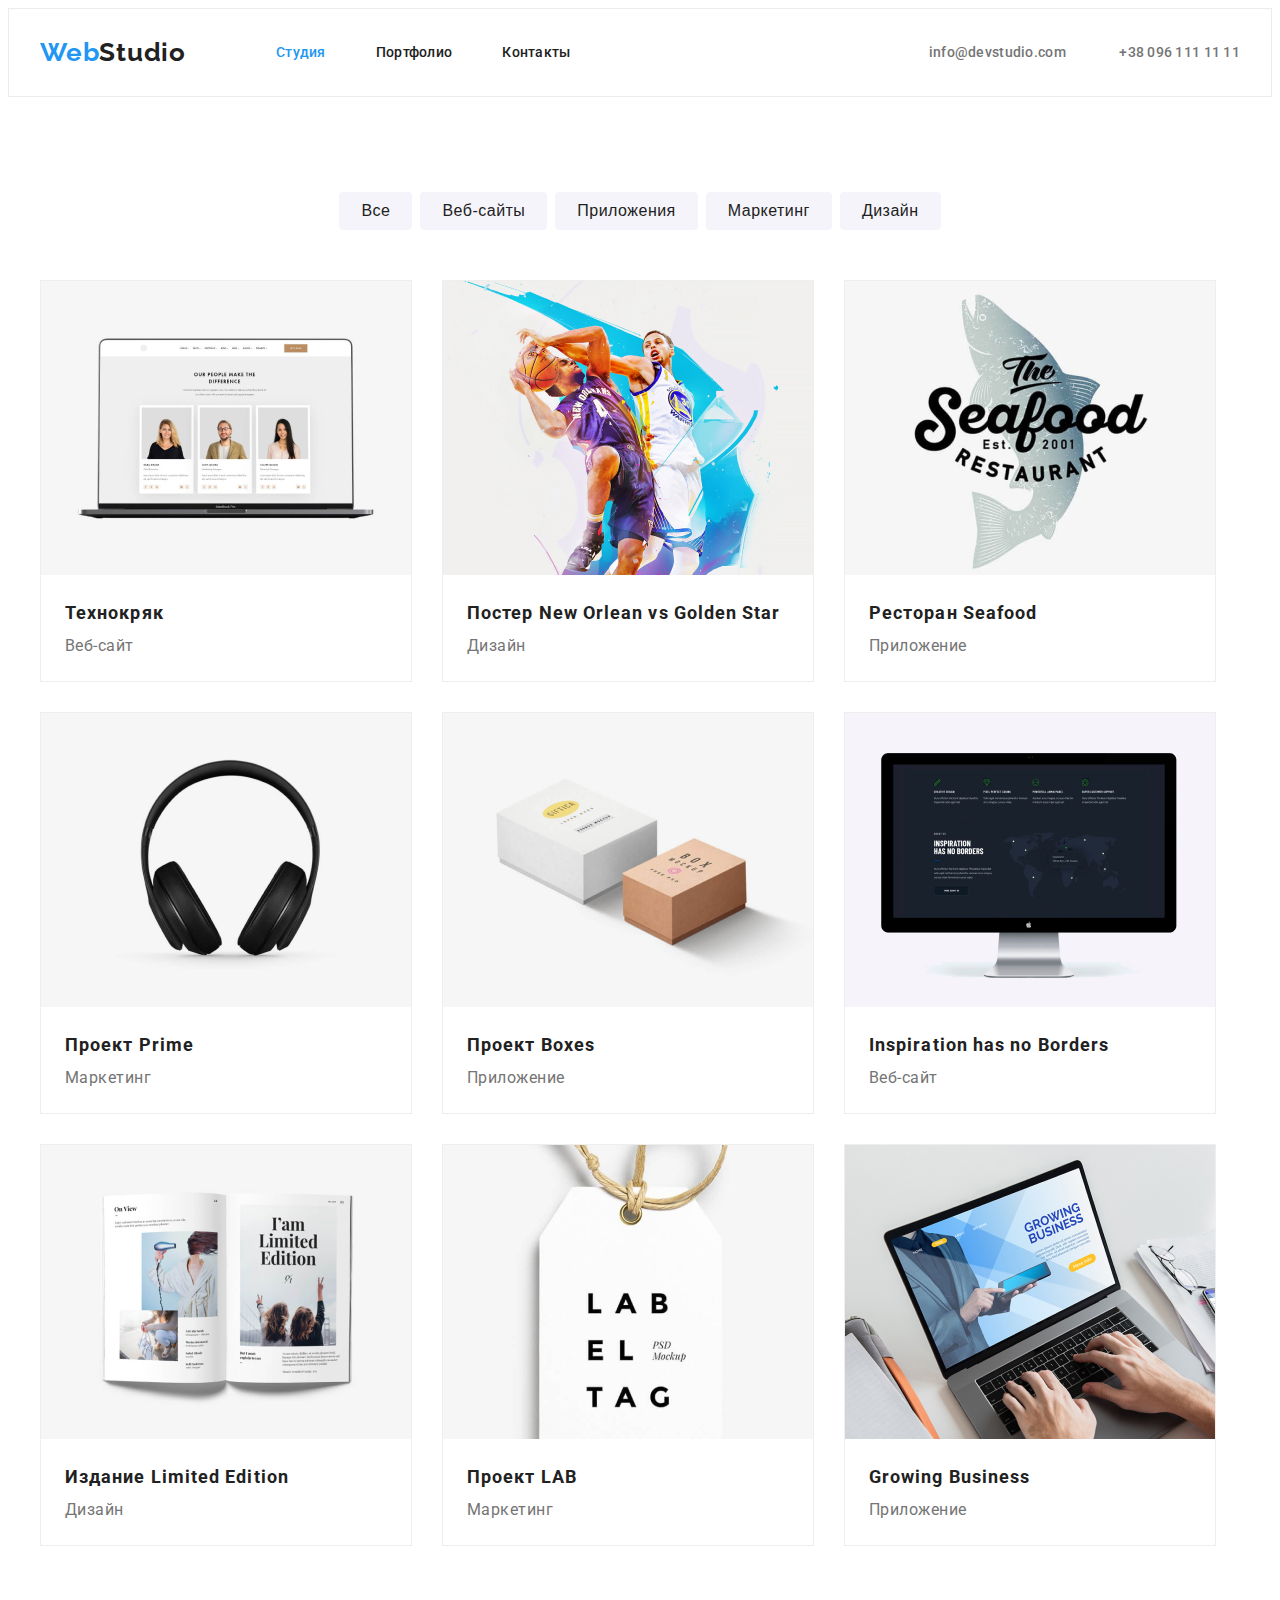
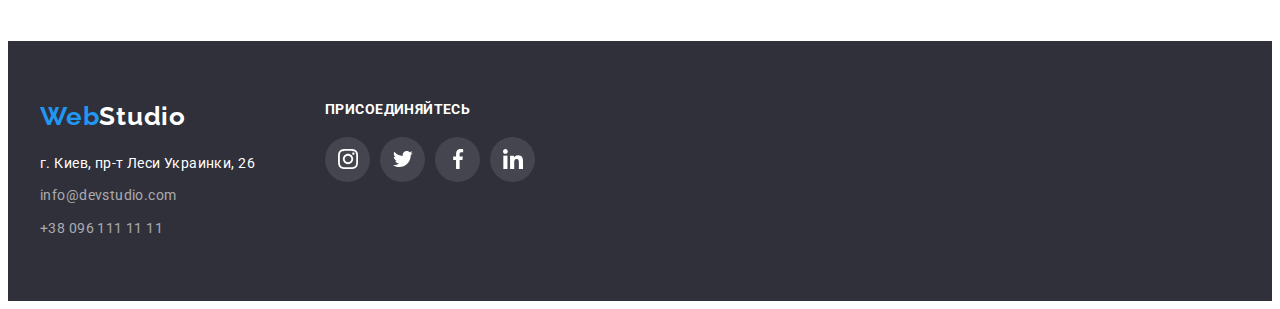
==== page.html @ 1d7e70ec "dz" ====
<!DOCTYPE html>
<html lang="ru">
<head>
    <meta charset="UTF-8">
    <meta name="viewport" content="width=device-width, initial-scale=1.0">
    <title>WebStudio</title>
    <link rel="stylesheet" href="https://cdnjs.cloudflare.com/ajax/libs/modern-normalize/1.0.0/modern-normalize.css" integrity="sha512-Zx6MlUMKSVJoQ+83OwhdILe8cSEsCzfqThJd7J/VA2UrK6Ctj85p+xzqfyuNXE5B1k25uUdmJ2OzItbBy9GHAQ==" crossorigin="anonymous" />
    <link href="https://fonts.googleapis.com/css2?family=Raleway:wght@700&display=swap" rel="stylesheet">
    <link href="https://fonts.googleapis.com/css2?family=Roboto:ital,wght@0,500;1,400;1,700;1,900&display=swap" rel="stylesheet">
    <link rel="stylesheet" href="css/he-fo.css">
</head>
<body>
  <header class="header">
    <div class="container header-container">
    <nav class="navigat">
      <a href="./" class="logo"><span class="blue">Web</span>Studio</a>
      <ul class="menu">
        <li class="nav-indent"><a href="#" class="link text-nav color-here">Студия</a></li>
        <li class="nav-indent"><a href="page.html" class="link text-nav">Портфолио</a></li>
        <li class="nav-indent"><a href="#contacts" class="link text-nav">Контакты</a></li>
      </ul>
    </nav>
    <ul class="inline-block">
      <li class="nav-indent"><a href="mailto:info@devstudio.com" class="link address-header">info@devstudio.com</a></li>
      <li class="nav-indent"><a href="tel:380961111111" class="link address-header">+38 096 111 11 11</a></li>
    </ul>
  </div>
  </header>
    <main>
      <div class="container">
        <ul class="services-list">
            <li class="services-item"><button class="a-services">Все</button></li>
            <li class="services-item"><button class="a-services">Веб-сайты</button></li>
            <li class="services-item"><button class="a-services">Приложения</button></li>
            <li class="services-item"><button class="a-services">Маркетинг</button></li>
            <li class="services-item"><button class="a-services">Дизайн</button></li>
        </ul>
        <ul class="services-photo">
            <li class="services">
                <img src="image/photo-page/img.jpg" width="370px" height="294px" alt="Веб-сайт">
                <div class="photo-description">
                  <h3 class="text-photo">Технокряк</h3>
                  <p class="text-photo-gray">Веб-сайт</p>
                </div>
           </li>
            <li class="services">
                <img src="image/photo-page/img-1.jpg" width="370px" height="294px" alt="Дизайн">
                <div class="photo-description">
                  <h3 class="text-photo">Постер New Orlean vs Golden Star</h3>
                  <p class="text-photo-gray">Дизайн</p>
                </div>
            </li>
            <li class="services">
                <img src="image/photo-page/img-2.jpg" width="370px" height="294px" alt="Приложение">
                <div class="photo-description">
                  <h3 class="text-photo">Ресторан Seafood</h3>
                  <p class="text-photo-gray">Приложение</p>
                </div>
              </li>
            <li class="services">
                <img src="image/photo-page/img-3.jpg" width="370px" height="294px" alt="Маркетинг">
                <div class="photo-description">
                  <h3 class="text-photo">Проект Prime</h3>
                  <p class="text-photo-gray">Маркетинг</p>
                </div>
            </li>
            <li class="services">
                <img src="image/photo-page/img-4.jpg" width="370px" height="294px" alt="Приложение">
                <div class="photo-description">
                  <h3 class="text-photo">Проект Boxes</h3>
                  <p class="text-photo-gray">Приложение</p>
                </div>
            </li>
            <li class="services">
                <img src="image/photo-page/img-5.jpg" width="370px" height="294px" alt="Веб-сайт">
                <div class="photo-description">
                  <h3 class="text-photo">Inspiration has no Borders</h3>
                  <p class="text-photo-gray">Веб-сайт</p>
                </div>
            </li>
            <li class="services">
                <img src="image/photo-page/img-6.jpg" width="370px" height="294px" alt="Дизайн">
                <div class="photo-description">
                  <h3 class="text-photo">Издание Limited Edition</h3>
                  <p class="text-photo-gray">Дизайн</p>
                </div>
            </li>
            <li class="services">
                <img src="image/photo-page/img-7.jpg" width="370px" height="294px" alt="Маркетинг">
                <div class="photo-description">
                  <h3 class="text-photo">Проект LAB</h3>
                  <p class="text-photo-gray">Маркетинг</p>
                </div>
            </li>
            <li class="services">
                <img src="image/photo-page/img-8.jpg" width="370px" height="294px" alt="Приложение">
                <div class="photo-description">
                  <h3 class="text-photo">Growing Business</h3>
                  <p class="text-photo-gray">Приложение</p>
                </div>
            </li>
        </ul>
      </div>
    </main>
    <footer class="footer">
      <div class="container footer-container">
        <div>
          <a href="./index.html" class="footer-logo"><span class="blue">Web</span>Studio</a>
          <address class="footer-address">
            <ul>
              <li>
                <a href="https://goo.gl/maps/GqUUFyfEdXHanACt6" class="link map">г. Киев, пр-т Леси Украинки, 26</a>
              </li>
              <li>
                <a id="contacts" href="mailto:info@devstudio.com" class="link footer-link">info@devstudio.com</a>
              </li>
              <li>
                <a href="tel:380961111111" class="link footer-link">+38 096 111 11 11</a>
              </li>
            </ul>
          </address>
        </div>
        <div class="social-network-footer-div">
          <h3 class="footer-join">присоединяйтесь</h3>
          <ul class="social-network-footer-list">
            <li class="social-network-footer-item">
              <a class="social-network-footer-link" href="https://www.instagram.com/?hl=ru" target="_blank">
              <svg class="social-network-footer">
                <use href="/image/photo-icons/symbol-defs.svg#instagram"></use>
              </svg>
              </a>
            </li>
            <li class="social-network-footer-item">
              <a class="social-network-footer-link" href="https://twitter.com/home?lang=ru" target="_blank">
              <svg class="social-network-footer">
                <use href="/image/photo-icons/symbol-defs.svg#Group"></use>
              </svg>
              </a>
            </li>
            <li class="social-network-footer-item">
              <a class="social-network-footer-link" href="https://www.facebook.com/" target="_blank">
              <svg class="social-network-footer">
                  <use href="/image/photo-icons/symbol-defs.svg#facebook"></use>
              </svg>
              </a>
            </li>
            <li class="social-network-footer-item">
              <a class="social-network-footer-link" href="https://www.linkedin.com/" target="_blank">
              <svg class="social-network-footer">
                  <use href="/image/photo-icons/symbol-defs.svg#linkedin"></use>
              </svg>
              </a>
            </li>
          </ul>
      </div>
    </div>  
    </footer>
</body>
</html>
---- css/he-fo.css ----
html {
    box-sizing: border-box;
}
*,
*::before
*::after {
    box-sizing: inherit;
}
body {
    font-family: 'Roboto', sans-serif;
    color:var(--main--text--color) ;
    font-size: 14px;
    letter-spacing: 0.03em;

}
h1, h2, h3{
    margin: 0px;
}
p {
    margin: 0px;
}
ul {
    padding-left: 0px;
    margin: 0px;
}
li {
    list-style: none;
}
img {
    display: block;
    max-width: 100%;
    height: auto;
}
/* основной цвет #757575;*/
/* вторичный цвет #212121;*/
/* акцент #2196F3;*/
/* белый #FFFFFF */
/* фон героя #2F303A; */
:root {
    --main--text--color: #757575;
    --secondary--text--color: #212121;
    --accent-color:#2196F3;
    --white--color:#FFFFFF;
    --background--color:#2F303A; 
}
.link{
    text-decoration: none;
    color: inherit;
}
.link:focus,
.link:hover {
    color: var(--accent-color);
}
.header {
    padding-top: 28px;
    padding-bottom: 28px;
    border: 1px solid #ECECEC;
}
.container {
    width: 1200px;
    padding-left: 15px;
    padding-right: 15px;
    margin-left: auto;
    margin-right: auto;
}
.header-container {
    display: flex;
    align-items: center;
    justify-content:flex-end;
}
.navigat {
    display: inline-flex;
    align-items: center;
    margin-right: auto;
}
.logo {
    font-family: Raleway, sans-serif;
    color: var(--secondary--text--color);
    text-decoration: none;
    font-weight: bold;
    font-size: 26px;
    line-height: 1.19;
    letter-spacing: 0.03em;
    margin-right: 90px;
}
.blue {
    color: var(--accent-color);
}
.menu {
    display: inline-flex;
}
.nav-indent {
    margin-right: 50px;
}
.nav-indent:last-child {
margin-right: 0px;
}
.text-nav {
    color: var(--secondary--text--color);
    font-weight: 500;
    /* line-height:1; */
    letter-spacing: 0.02em;
}
.color-here {
    color: var(--accent-color);
}   
.inline-block li {
    display: inline-block;
}
.address-header {
    font-weight: 500;
    /* line-height:; */
    letter-spacing: 0.02em;
}
.container .services-list {
    justify-content: center;
}
main .container {
    padding-top: 95px;
    padding-bottom: 95px;
}
.services-list{
    display:flex;
    margin-bottom:50px ;
}
.a-services {
    color: var(--secondary--text--color);
    background-color:#F5F4FA;
    border: none;
    font-weight: 500;
    font-size: 16px;
    line-height: 1.62;
    letter-spacing: 0.03em;
    border-radius: 4px;
    display: block;
    padding: 6px 22px;
}
.services-item:not(:first-child) {
    margin-left: 8px;
}
.a-services:hover, 
.a-services:focus {
    background-color:var(--accent-color);
    color: var(--white--color);
}
.services-photo {
    display: flex;
    flex-wrap: wrap;
}
.services {
    border: 1px solid #EEEEEE;
    width: 370px;
    height: auto;
}
.services:not(:nth-child(3n + 1)) {
    margin-left: 30px;
}
.services:nth-child(n+4) {
    margin-top: 30px;

}
.photo-description {
    padding: 20px 24px;
}
.text-photo {
    text-decoration: none;
    font-weight: 700;
    color: var(--secondary--text--color);
    font-size: 18px;
    line-height: 2.00;
    letter-spacing: 0.06em;
    width: 320px;
}
.text-photo-gray {
    font-size: 16px;
    line-height: 1.87;
    letter-spacing: 0.03em;
}
.footer {
    background-color: var(--background--color);
    font-style: normal;
    padding-top: 60px;
    padding-bottom: 60px;
}
.footer-logo {
    font-family: Raleway;
    color: var(--white--color);
    text-decoration: none;
    font-weight: bold;
    font-size: 26px;
    line-height: 1.19;
    letter-spacing: 0.03em;
    font-style: normal;
}
.footer-address{
    line-height: 1.71;
    letter-spacing: 0.03em;
    margin-top: 20px;
}
.map {
    color: var(--white--color);
    font-style: normal;
}
.footer-link {
    color: rgba(255, 255, 255, 0.6);
    display: block;
    margin-top: 9px;
    font-style: normal;
}
.footer-container {
    display: flex;
}
.footer-join {
    font-family: Roboto;
    font-style: normal;
    font-weight: bold;
    font-size: 14px;
    line-height: 16px;
    letter-spacing: 0.03em;
    text-transform: uppercase;
    color: var(--white--color);
}
.social-network-footer-div {
    margin-left: 70px;
}
.social-network-footer-list {
    display: flex;
    margin-top: 20px;
}
.social-network-footer-item:not(:last-child) {
    margin-right: 10px;
}
.social-network-footer-link {
    width: 45px;
    height: 45px;
    justify-content: center;
    align-items: center;
    display: flex;
    border-radius: 50%;
    background-color:rgba(255, 255, 255, 0.1);
}
.social-network-footer {
        height: 20px;
        width: 20px;
        fill: var(--white--color);
}
.social-network-footer-link:hover .social-network-footer,
.social-network-footer-link:focus .social-network-footer {
    fill: var(--white--color);
}
.social-network-footer-link:hover,
.social-network-footer-link:focus {
    background-color:var(--accent-color);
}
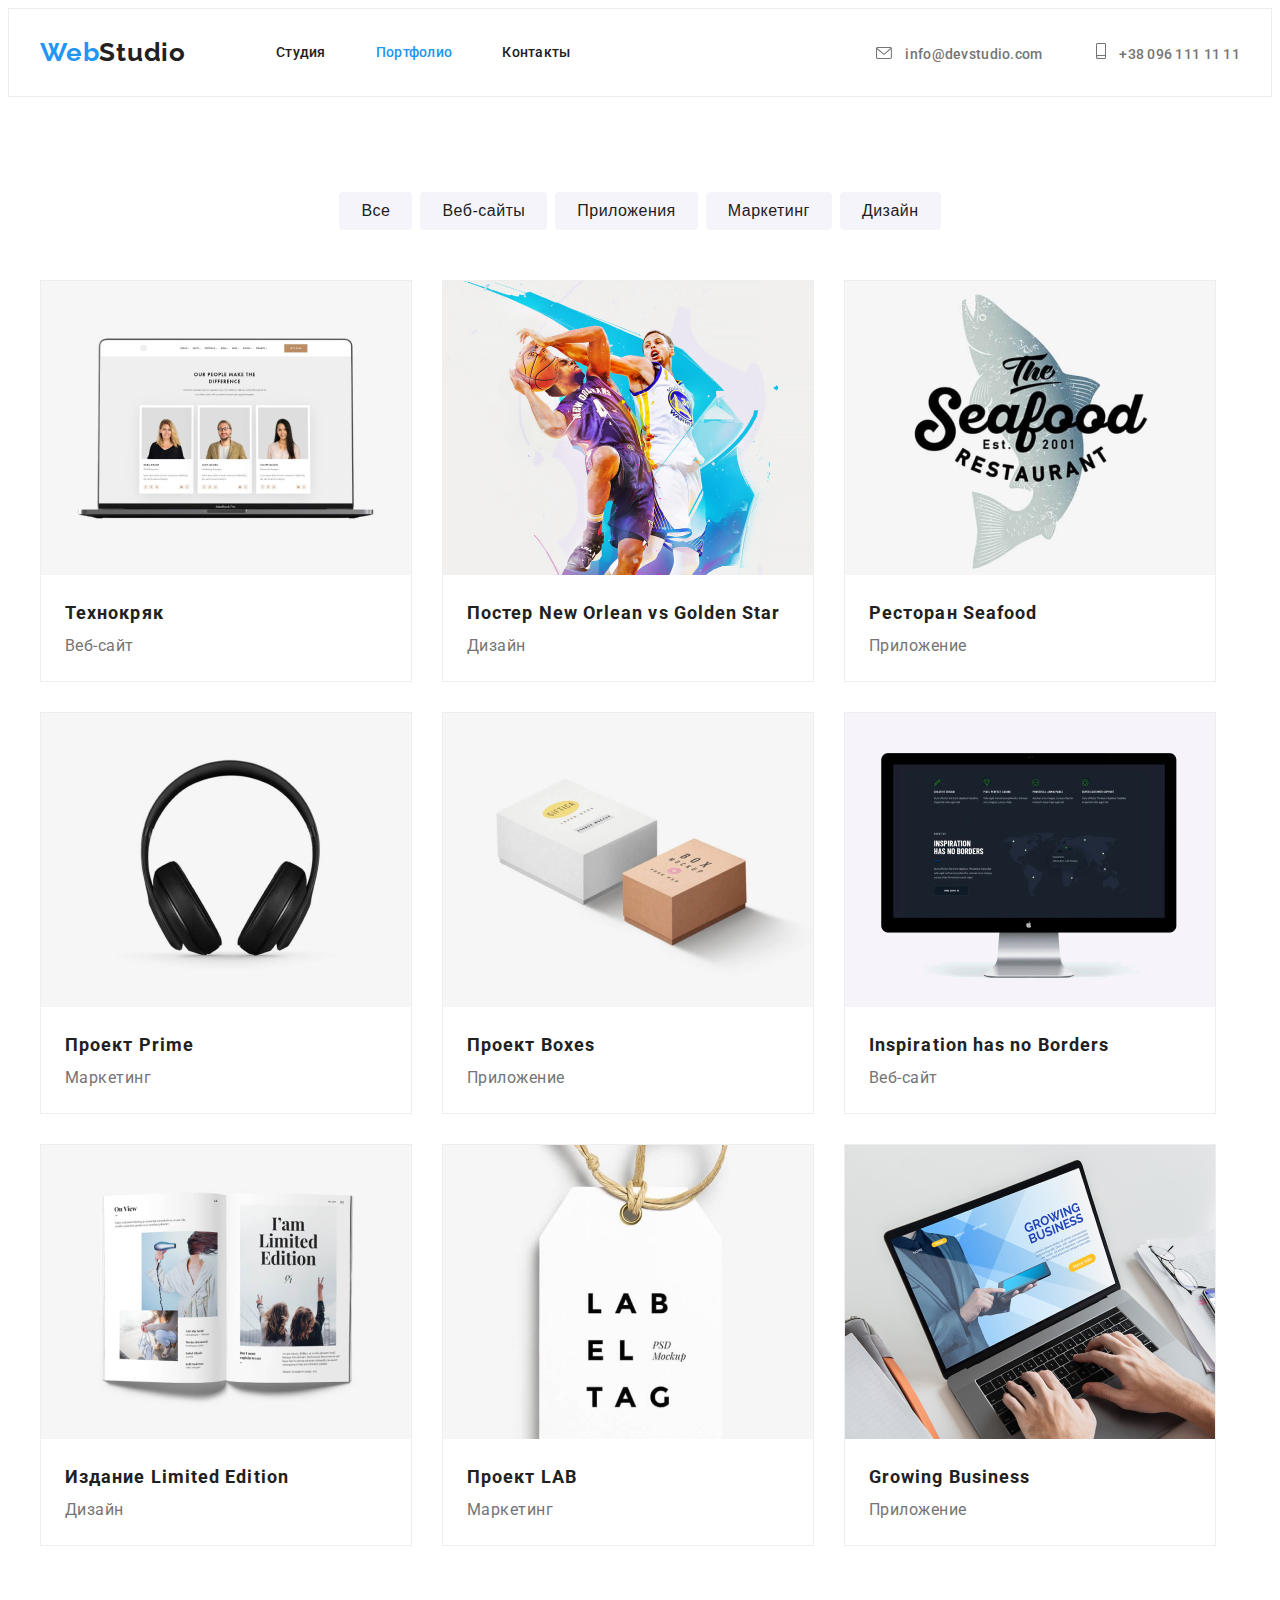
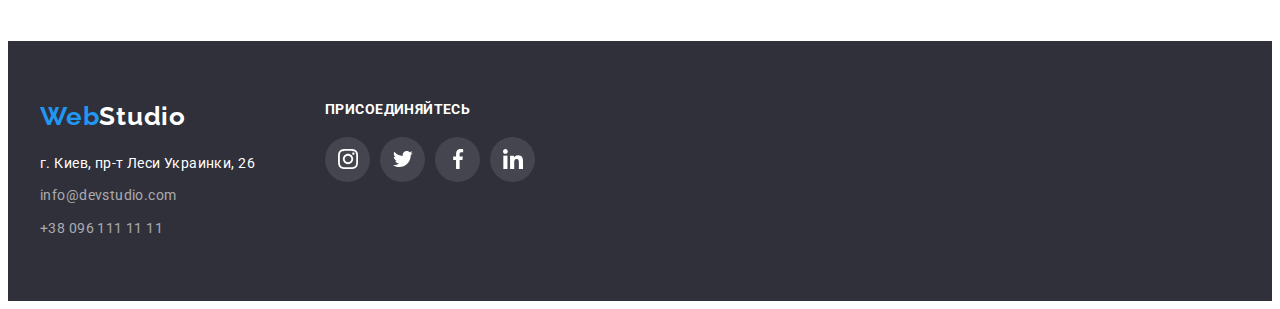
==== commit 384d8459: "dz" ====
--- a/page.html
+++ b/page.html
@@ -15,14 +15,25 @@
     <nav class="navigat">
       <a href="./" class="logo"><span class="blue">Web</span>Studio</a>
       <ul class="menu">
-        <li class="nav-indent"><a href="#" class="link text-nav color-here">Студия</a></li>
-        <li class="nav-indent"><a href="page.html" class="link text-nav">Портфолио</a></li>
+        <li class="nav-indent"><a href="#" class="link text-nav">Студия</a></li>
+        <li class="nav-indent"><a href="page.html" class="link text-nav color-here">Портфолио</a></li>
         <li class="nav-indent"><a href="#contacts" class="link text-nav">Контакты</a></li>
       </ul>
     </nav>
     <ul class="inline-block">
-      <li class="nav-indent"><a href="mailto:info@devstudio.com" class="link address-header">info@devstudio.com</a></li>
-      <li class="nav-indent"><a href="tel:380961111111" class="link address-header">+38 096 111 11 11</a></li>
+      <li class="nav-indent">
+        <a href="mailto:info@devstudio.com" class="link address-header">
+          <svg class="envelope-svg">
+            <use href="image/photo-icons/symbol-defs.svg#envelope"></use>
+          </svg>
+          info@devstudio.com
+        </a>
+      </li>
+      <li class="nav-indent"><a href="tel:380961111111" class="link address-header">
+        <svg class="address-header-svg">
+          <use href="image/photo-icons/symbol-defs.svg#smartphone"></use>
+        </svg>
+        +38 096 111 11 11</a></li>
     </ul>
   </div>
   </header>
@@ -126,21 +137,21 @@
             <li class="social-network-footer-item">
               <a class="social-network-footer-link" href="https://www.instagram.com/?hl=ru" target="_blank">
               <svg class="social-network-footer">
-                <use href="/image/photo-icons/symbol-defs.svg#instagram"></use>
+                <use href="image/photo-icons/symbol-defs.svg#instagram"></use>
               </svg>
               </a>
             </li>
             <li class="social-network-footer-item">
               <a class="social-network-footer-link" href="https://twitter.com/home?lang=ru" target="_blank">
               <svg class="social-network-footer">
-                <use href="/image/photo-icons/symbol-defs.svg#Group"></use>
+                <use href="image/photo-icons/symbol-defs.svg#Group"></use>
               </svg>
               </a>
             </li>
             <li class="social-network-footer-item">
               <a class="social-network-footer-link" href="https://www.facebook.com/" target="_blank">
               <svg class="social-network-footer">
-                  <use href="/image/photo-icons/symbol-defs.svg#facebook"></use>
+                  <use href="image/photo-icons/symbol-defs.svg#facebook"></use>
               </svg>
               </a>
             </li>
--- a/css/he-fo.css
+++ b/css/he-fo.css
@@ -109,6 +109,30 @@
 }
 .address-header {
     font-weight: 500;
+    letter-spacing: 0.02em;
+}
+.address-header:hover .envelope-svg {
+    fill: #2196F3;
+}
+.address-header:hover .address-header-svg {
+    fill: #2196F3;
+}
+
+.address-header-svg {
+    height: 16px;
+    width: 10px;
+    margin-right:10px;
+    align-items: center;
+    fill: var(--main--text--color);
+}
+.envelope-svg{
+    height: 12px;
+    width: 16px;
+    margin-right: 10px;
+    fill: var(--main--text--color);
+}
+.address-header {
+    font-weight: 500;
     /* line-height:; */
     letter-spacing: 0.02em;
 }
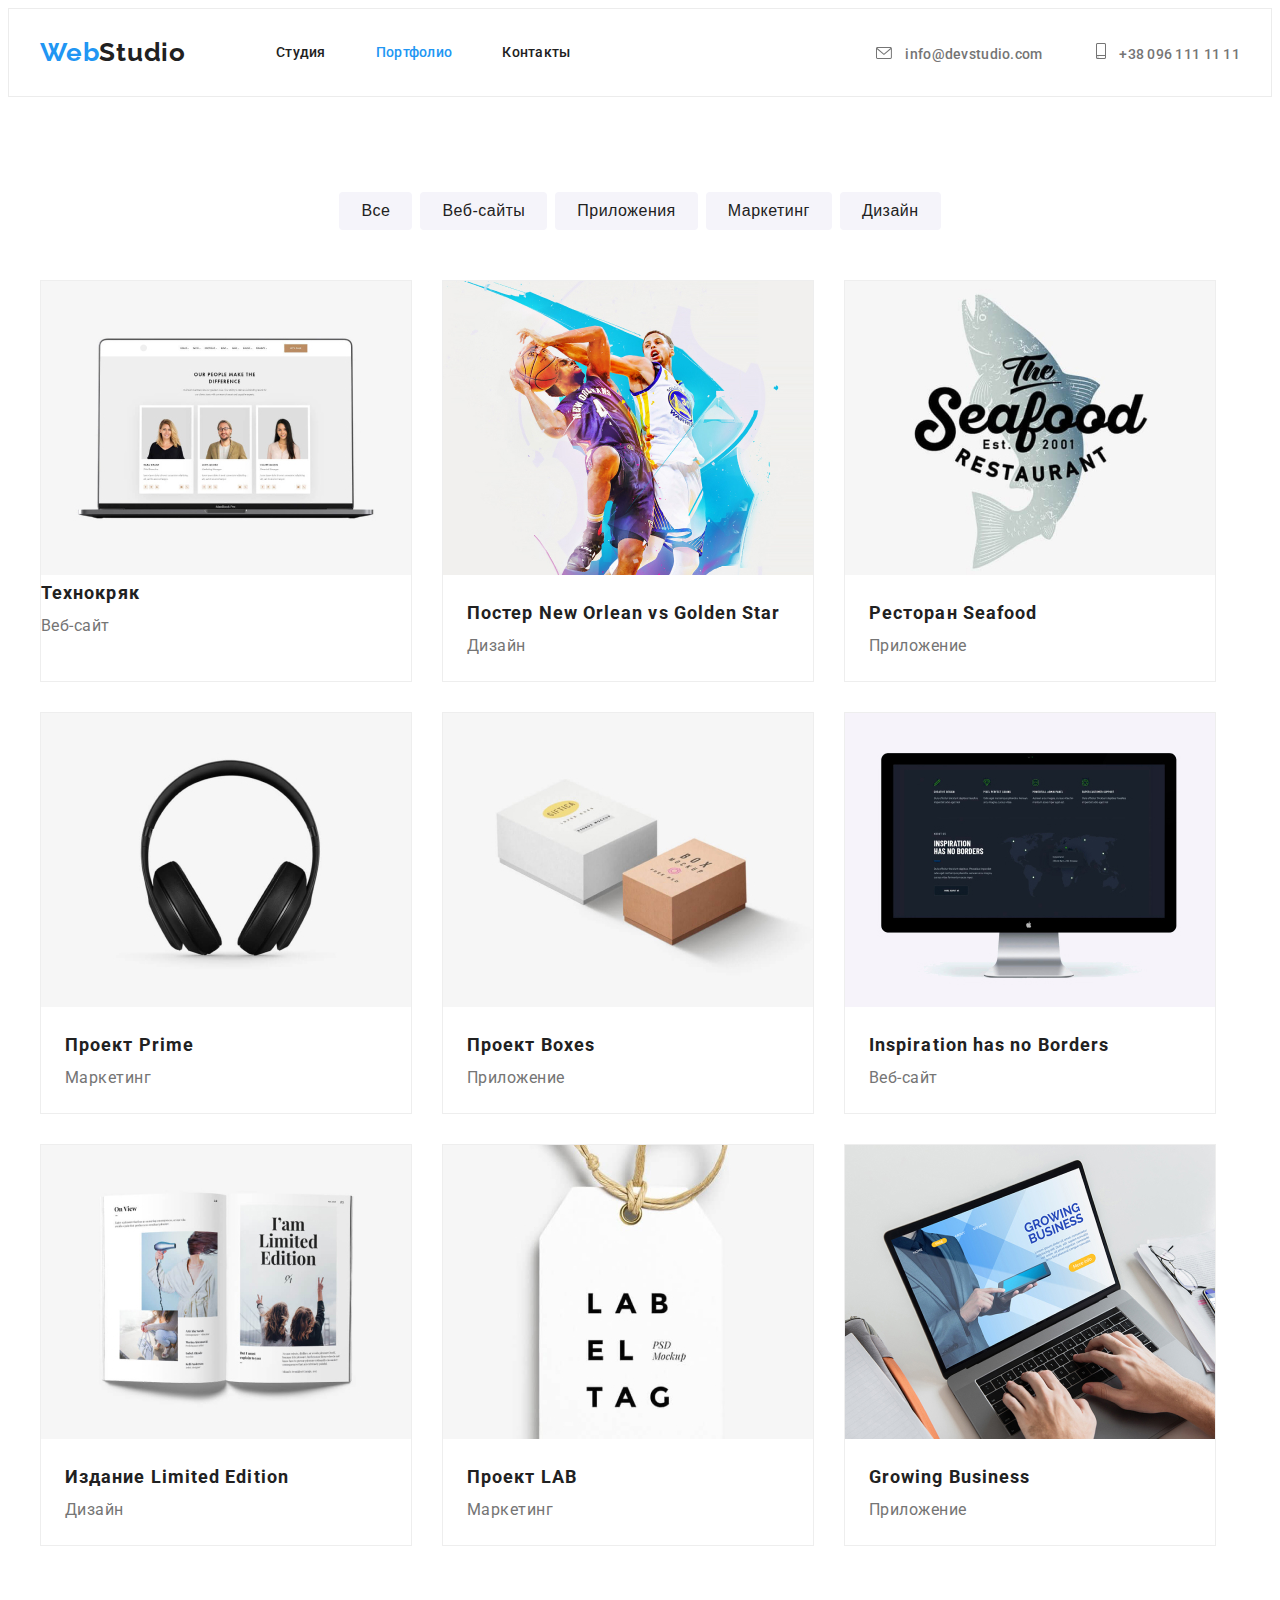
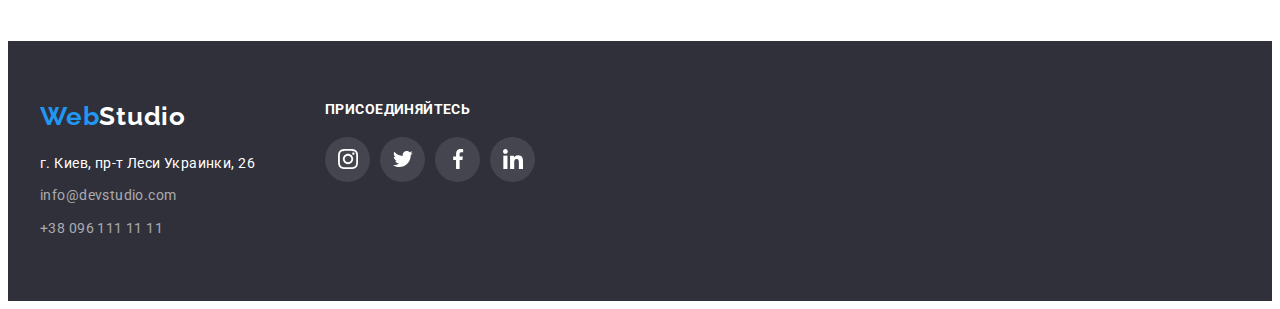
==== commit 89fda02b: "dz" ====
--- a/page.html
+++ b/page.html
@@ -15,7 +15,7 @@
     <nav class="navigat">
       <a href="./" class="logo"><span class="blue">Web</span>Studio</a>
       <ul class="menu">
-        <li class="nav-indent"><a href="#" class="link text-nav">Студия</a></li>
+        <li class="nav-indent"><a href="./" class="link text-nav">Студия</a></li>
         <li class="nav-indent"><a href="page.html" class="link text-nav color-here">Портфолио</a></li>
         <li class="nav-indent"><a href="#contacts" class="link text-nav">Контакты</a></li>
       </ul>
@@ -48,67 +48,109 @@
         </ul>
         <ul class="services-photo">
             <li class="services">
-                <img src="image/photo-page/img.jpg" width="370px" height="294px" alt="Веб-сайт">
-                <div class="photo-description">
-                  <h3 class="text-photo">Технокряк</h3>
-                  <p class="text-photo-gray">Веб-сайт</p>
+              <a href="#" class="services-link-photo">
+                <div class="test">
+                  <div class="test-text">
+                  <p class="test-3">Технокряк это современная площадка распространения коронавируса. Компании используют эту платформу для цифрового шпионажа и атак на защищённые сервера конкурентов.</p>
                 </div>
+                  <img src="image/photo-page/img.jpg" width="370px" height="294px" alt="Веб-сайт">
+                </div>  
+                <div class="photo-after">
+                    <h3 class="text-photo">Технокряк</h3>
+                    <p class="text-photo-gray">Веб-сайт</p>
+                  </div>
+                </a>
            </li>
             <li class="services">
+              <a href="#" class="services-link-photo">
+                <div class="test">
+                  <div class="test-text">
+                  <p class="test-3">Технокряк это современная площадка распространения коронавируса. Компании используют эту платформу для цифрового шпионажа и атак на защищённые сервера конкурентов.</p>
+                </div>
                 <img src="image/photo-page/img-1.jpg" width="370px" height="294px" alt="Дизайн">
-                <div class="photo-description">
-                  <h3 class="text-photo">Постер New Orlean vs Golden Star</h3>
-                  <p class="text-photo-gray">Дизайн</p>
-                </div>
-            </li>
-            <li class="services">
+                </div >  
+                <div class="photo-description">
+                    <h3 class="text-photo">Постер New Orlean vs Golden Star</h3>
+                    <p class="text-photo-gray">Дизайн</p>
+                  </div>
+                </a>
+            </li>
+            <li class="services">
+              <a href="#" class="services-link-photo">
+                <div  class="photo-after">
                 <img src="image/photo-page/img-2.jpg" width="370px" height="294px" alt="Приложение">
-                <div class="photo-description">
-                  <h3 class="text-photo">Ресторан Seafood</h3>
-                  <p class="text-photo-gray">Приложение</p>
-                </div>
-              </li>
-            <li class="services">
+                </div>  
+                <div class="photo-description">
+                    <h3 class="text-photo">Ресторан Seafood</h3>
+                    <p class="text-photo-gray">Приложение</p>
+                  </div>
+                </a>
+              </li>
+            <li class="services">
+              <a href="#" class="services-link-photo">
+                <div  class="photo-after">
                 <img src="image/photo-page/img-3.jpg" width="370px" height="294px" alt="Маркетинг">
-                <div class="photo-description">
-                  <h3 class="text-photo">Проект Prime</h3>
-                  <p class="text-photo-gray">Маркетинг</p>
-                </div>
-            </li>
-            <li class="services">
+                </div>  
+                <div class="photo-description">
+                    <h3 class="text-photo">Проект Prime</h3>
+                    <p class="text-photo-gray">Маркетинг</p>
+                  </div>
+                </a>
+            </li>
+            <li class="services">
+              <a href="#" class="services-link-photo">
+                <div  class="photo-after">
                 <img src="image/photo-page/img-4.jpg" width="370px" height="294px" alt="Приложение">
-                <div class="photo-description">
-                  <h3 class="text-photo">Проект Boxes</h3>
-                  <p class="text-photo-gray">Приложение</p>
-                </div>
-            </li>
-            <li class="services">
+                </div>  
+                <div class="photo-description">
+                    <h3 class="text-photo">Проект Boxes</h3>
+                    <p class="text-photo-gray">Приложение</p>
+                  </div>
+                </a>
+            </li>
+            <li class="services">
+              <a href="#" class="services-link-photo">
+                <div  class="photo-after">
                 <img src="image/photo-page/img-5.jpg" width="370px" height="294px" alt="Веб-сайт">
-                <div class="photo-description">
-                  <h3 class="text-photo">Inspiration has no Borders</h3>
-                  <p class="text-photo-gray">Веб-сайт</p>
-                </div>
-            </li>
-            <li class="services">
+                </div>  
+                <div class="photo-description">
+                    <h3 class="text-photo">Inspiration has no Borders</h3>
+                    <p class="text-photo-gray">Веб-сайт</p>
+                  </div>
+                </a>
+            </li>
+            <li class="services">
+              <a href="#" class="services-link-photo">
+                <div  class="photo-after">
                 <img src="image/photo-page/img-6.jpg" width="370px" height="294px" alt="Дизайн">
-                <div class="photo-description">
-                  <h3 class="text-photo">Издание Limited Edition</h3>
-                  <p class="text-photo-gray">Дизайн</p>
-                </div>
-            </li>
-            <li class="services">
+                </div>  
+                <div class="photo-description">
+                    <h3 class="text-photo">Издание Limited Edition</h3>
+                    <p class="text-photo-gray">Дизайн</p>
+                  </div>
+                </a>
+            </li>
+            <li class="services">
+              <a href="#" class="services-link-photo">
+                <div  class="photo-after">
                 <img src="image/photo-page/img-7.jpg" width="370px" height="294px" alt="Маркетинг">
-                <div class="photo-description">
-                  <h3 class="text-photo">Проект LAB</h3>
-                  <p class="text-photo-gray">Маркетинг</p>
-                </div>
-            </li>
-            <li class="services">
+                </div>  
+                <div class="photo-description">
+                    <h3 class="text-photo">Проект LAB</h3>
+                    <p class="text-photo-gray">Маркетинг</p>
+                  </div>
+                </a>
+            </li>
+            <li class="services">
+              <a href="#" class="services-link-photo">
+                <div  class="photo-after">
                 <img src="image/photo-page/img-8.jpg" width="370px" height="294px" alt="Приложение">
-                <div class="photo-description">
-                  <h3 class="text-photo">Growing Business</h3>
-                  <p class="text-photo-gray">Приложение</p>
-                </div>
+                </div>  
+                <div class="photo-description">
+                    <h3 class="text-photo">Growing Business</h3>
+                    <p class="text-photo-gray">Приложение</p>
+                  </div>
+                </a>
             </li>
         </ul>
       </div>
@@ -158,7 +200,7 @@
             <li class="social-network-footer-item">
               <a class="social-network-footer-link" href="https://www.linkedin.com/" target="_blank">
               <svg class="social-network-footer">
-                  <use href="/image/photo-icons/symbol-defs.svg#linkedin"></use>
+                  <use href="image/photo-icons/symbol-defs.svg#linkedin"></use>
               </svg>
               </a>
             </li>
--- a/css/he-fo.css
+++ b/css/he-fo.css
@@ -111,10 +111,12 @@
     font-weight: 500;
     letter-spacing: 0.02em;
 }
-.address-header:hover .envelope-svg {
+.address-header:hover .envelope-svg,
+.address-header:focus .envelope-svg {
     fill: #2196F3;
 }
-.address-header:hover .address-header-svg {
+.address-header:hover .address-header-svg,
+.address-header:focus .address-header-svg{
     fill: #2196F3;
 }
 
@@ -174,14 +176,60 @@
 .services {
     border: 1px solid #EEEEEE;
     width: 370px;
+    height: 404px;
     height: auto;
 }
+.photo-after-1 {
+    position: relative;
+}
+.photo-descriptionn-1::after {
+    content: "";
+    position: absolute;
+    left: 0;
+    top: 0;
+}
+.test {
+    position: relative;
+}
+.test-text{
+    position: absolute;
+    background-color: rgba(33, 150, 243, 0.9);;
+    width: 100%;
+    height: 100%;
+    padding: 63px 23px;
+    opacity: 0;
+}
+.services-link-photo:focus .test-text {
+    opacity: 1;
+} 
+.test-text:focus,
+.test-text:hover{
+    opacity: 1;
+}
+.test-3 {
+    font-family: Roboto;
+    font-size: 18px;
+    line-height: 1.56;
+    letter-spacing: 0.02em;
+    color: var(--white--color);
+}
+
 .services:not(:nth-child(3n + 1)) {
     margin-left: 30px;
 }
 .services:nth-child(n+4) {
     margin-top: 30px;
-
+}
+.services-link-photo{
+    display: block;
+}
+.services-link-photo:hover,
+.services-link-photo:focus {
+    box-sizing: border-box;
+    box-shadow: 0px 1px 1px rgba(0, 0, 0, 0.12), 0px 4px 4px rgba(0, 0, 0, 0.06), 1px 4px 6px rgba(0, 0, 0, 0.16);
+}
+.services-link-photo {
+    text-decoration: none;
 }
 .photo-description {
     padding: 20px 24px;
@@ -199,6 +247,7 @@
     font-size: 16px;
     line-height: 1.87;
     letter-spacing: 0.03em;
+    color: var(--main--text--color);
 }
 .footer {
     background-color: var(--background--color);
@@ -275,4 +324,4 @@
 .social-network-footer-link:hover,
 .social-network-footer-link:focus {
     background-color:var(--accent-color);
-}+}
